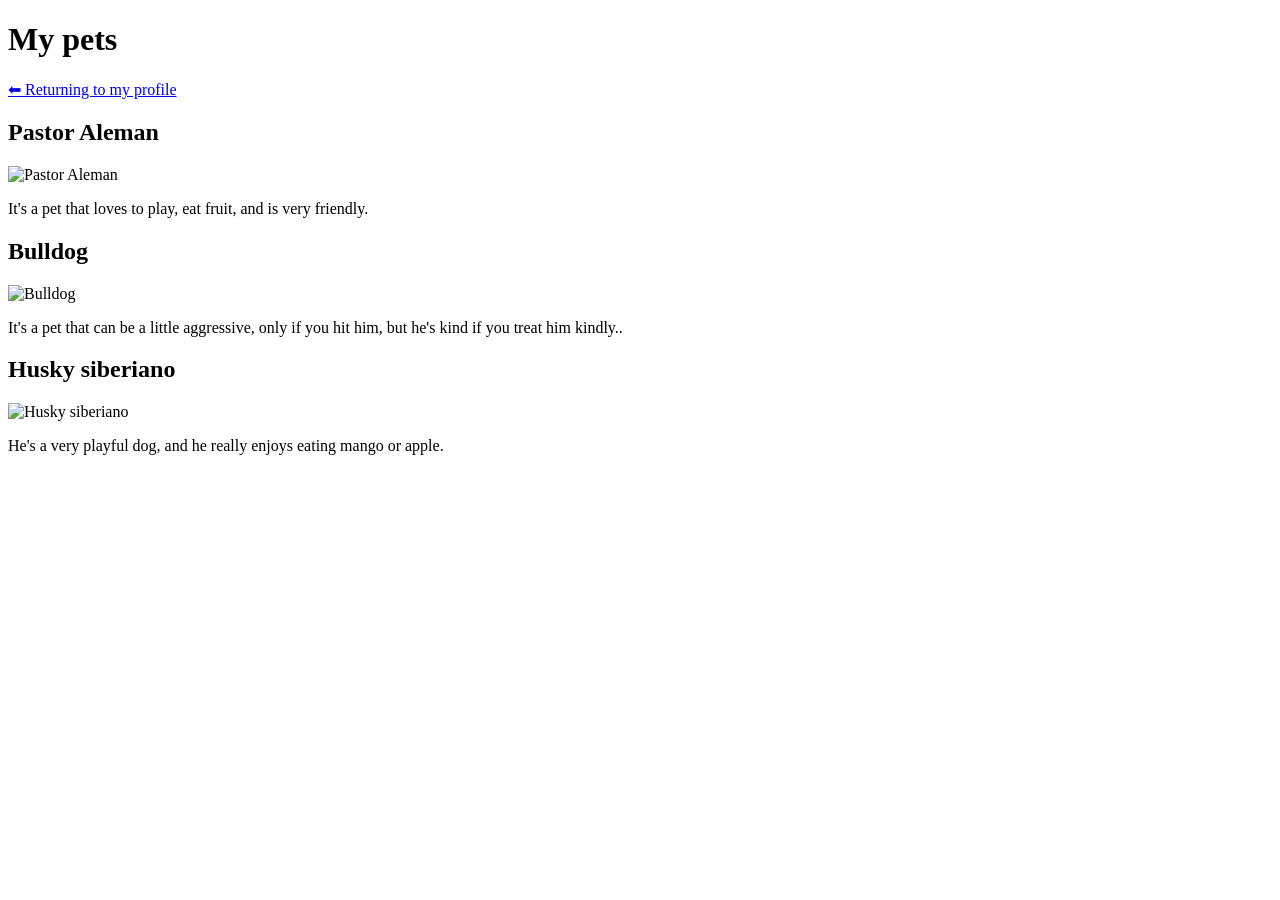
==== Mascotas.html @ f70bd407 "cambios en el codigo" ====
<!DOCTYPE html>
<html lang="en">
<head>
    <meta charset="UTF-8">
    <meta name="viewport" content="width=device-width, initial-scale=1.0">
    <title>Document</title>
</head>
<header>
        <h1>My pets</h1>
        <a href="index.html" target="_blank">⬅ Returning to my profile</a>
    </header>

    <section class="Dogs">
        <!-- Pet 1-->
        <article>
            <h2>Pastor Aleman </h2>
            <img src="https://encrypted-tbn0.gstatic.com/images?q=tbn:ANd9GcQESNikhR9zNAwmDY6JCRacgFz0nwJpyx_JJQ&s" alt="Pastor Aleman" width="300">
            <p>It's a pet that loves to play, eat fruit, and is very friendly.</p>
        </article>

        <!-- Pet 2 2 -->
        <article>
            <h2>Bulldog </h2>
            <img src="https://www.consumer.es/app/uploads/fly-images/443452/bulldog_frances1-1200x550-cc.jpg" alt="Bulldog" width="300">
            <p> It's a pet that can be a little aggressive, only if you hit him, but he's  kind if you treat him kindly..</p>
        </article>

        <!-- Pet  3 -->
        <article>
            <h2> Husky siberiano</h2>
            <img src="https://mascotas.com/storage/images/uploads/Upload_62b5fb4437c99_24062022.jpeg" alt="Husky siberiano" width="300">
            <p>He's a very playful dog, and he really enjoys eating mango or apple.</p>
        </article>
    </section>
</body>
</html></html>
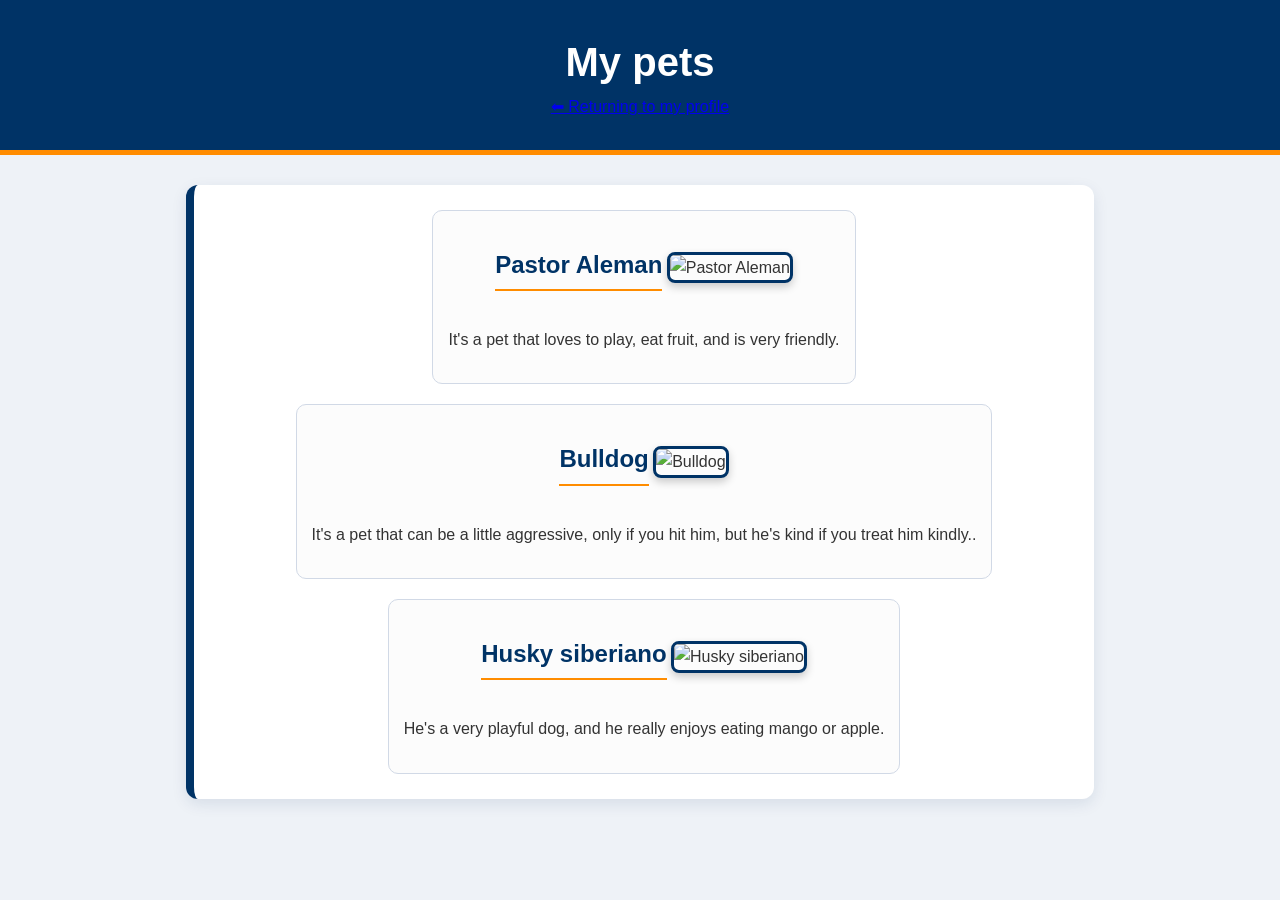
==== commit 6fdbcdba: "final update" ====
--- a/Mascotas.html
+++ b/Mascotas.html
@@ -4,6 +4,7 @@
     <meta charset="UTF-8">
     <meta name="viewport" content="width=device-width, initial-scale=1.0">
     <title>Document</title>
+    <link rel="stylesheet" href="styles.css">
 </head>
 <header>
         <h1>My pets</h1>
@@ -30,6 +31,7 @@
             <h2> Husky siberiano</h2>
             <img src="https://mascotas.com/storage/images/uploads/Upload_62b5fb4437c99_24062022.jpeg" alt="Husky siberiano" width="300">
             <p>He's a very playful dog, and he really enjoys eating mango or apple.</p>
+            
         </article>
     </section>
 </body>
--- a/styles.css
+++ b/styles.css
@@ -0,0 +1,132 @@
+
+/* 1. Estilos Generales */
+body {
+    font-family: 'Segoe UI', Tahoma, Geneva, Verdana, sans-serif;
+    line-height: 1.6;
+    color: #333;
+    background-color: #eef2f7; /* Un fondo grisáceo azulado muy claro */
+    margin: 0;
+    padding: 0;
+}
+
+/* 2. Encabezado y Navegación */
+header {
+    background-color: #003366; /* Azul Oscuro (Navy) */
+    color: white;
+    padding: 30px 0;
+    text-align: center;
+    border-bottom: 5px solid #ff8c00; /* Línea naranja en la base del header */
+}
+
+header h1 {
+    margin: 0;
+    font-size: 2.5em;
+    color: #ffffff;
+}
+
+nav ul {
+    list-style: none;
+    padding: 0;
+    display: flex;
+    justify-content: center;
+    gap: 25px;
+    margin-top: 15px;
+}
+
+nav a {
+    color: #ffcc80; /* Naranja claro para que resalte sobre el azul */
+    text-decoration: none;
+    font-weight: bold;
+    text-transform: uppercase;
+    font-size: 0.9em;
+    transition: 0.3s;
+}
+
+/* Efecto HOVER: Cambia de naranja claro a un naranja intenso */
+nav a:hover {
+    color: #ff8c00; 
+    text-decoration: underline;
+}
+
+/* 3. Secciones (Modelo de Caja) */
+section {
+    max-width: 850px;
+    margin: 30px auto;
+    background: white;
+    padding: 25px;
+    border-radius: 12px;
+    /* Sombra con un toque azulado */
+    box-shadow: 0 5px 15px rgba(0, 51, 102, 0.1); 
+    border-left: 8px solid #003366; /* Detalle lateral en azul */
+}
+
+h2 {
+    color: #003366; /* Títulos en azul */
+    border-bottom: 2px solid #ff8c00; /* Subrayado en naranja */
+    display: inline-block;
+    padding-bottom: 5px;
+}
+
+/* 4. Formulario de Contacto */
+form {
+    display: flex;
+    flex-direction: column;
+    gap: 15px;
+}
+
+input, textarea {
+    padding: 12px;
+    border: 1px solid #b0c4de; /* Borde azul acero claro */
+    border-radius: 6px;
+    outline: none;
+}
+
+input:focus, textarea:focus {
+    border: 2px solid #ff8c00; /* Resalta en naranja al escribir */
+}
+
+button {
+    background-color: #ff8c00; /* Botón naranja llamativo */
+    color: white;
+    border: none;
+    padding: 12px;
+    border-radius: 6px;
+    cursor: pointer;
+    font-weight: bold;
+    font-size: 1.1em;
+    transition: background 0.3s;
+}
+
+button:hover {
+    background-color: #e67e00; /* Naranja más oscuro al pasar el mouse */
+}
+
+/* 5. Galería de Mascotas */
+.Dogs {
+    display: flex;
+    flex-wrap: wrap;
+    justify-content: space-around;
+    gap: 20px;
+}
+
+article {
+    border: 1px solid #d1d9e6;
+    padding: 15px;
+    border-radius: 10px;
+    text-align: center;
+    background-color: #fcfcfc;
+}
+
+article img {
+    border-radius: 8px;
+    border: 3px solid #003366; /* Marco azul para las fotos */
+    box-shadow: 0 4px 8px rgba(0,0,0,0.2);
+    transition: 0.3s;
+}
+
+article img:hover {
+    transform: translateY(-5px); /* Pequeño salto hacia arriba */
+    border-color: #ff8c00; /* Cambia el marco a naranja */
+}
+
+
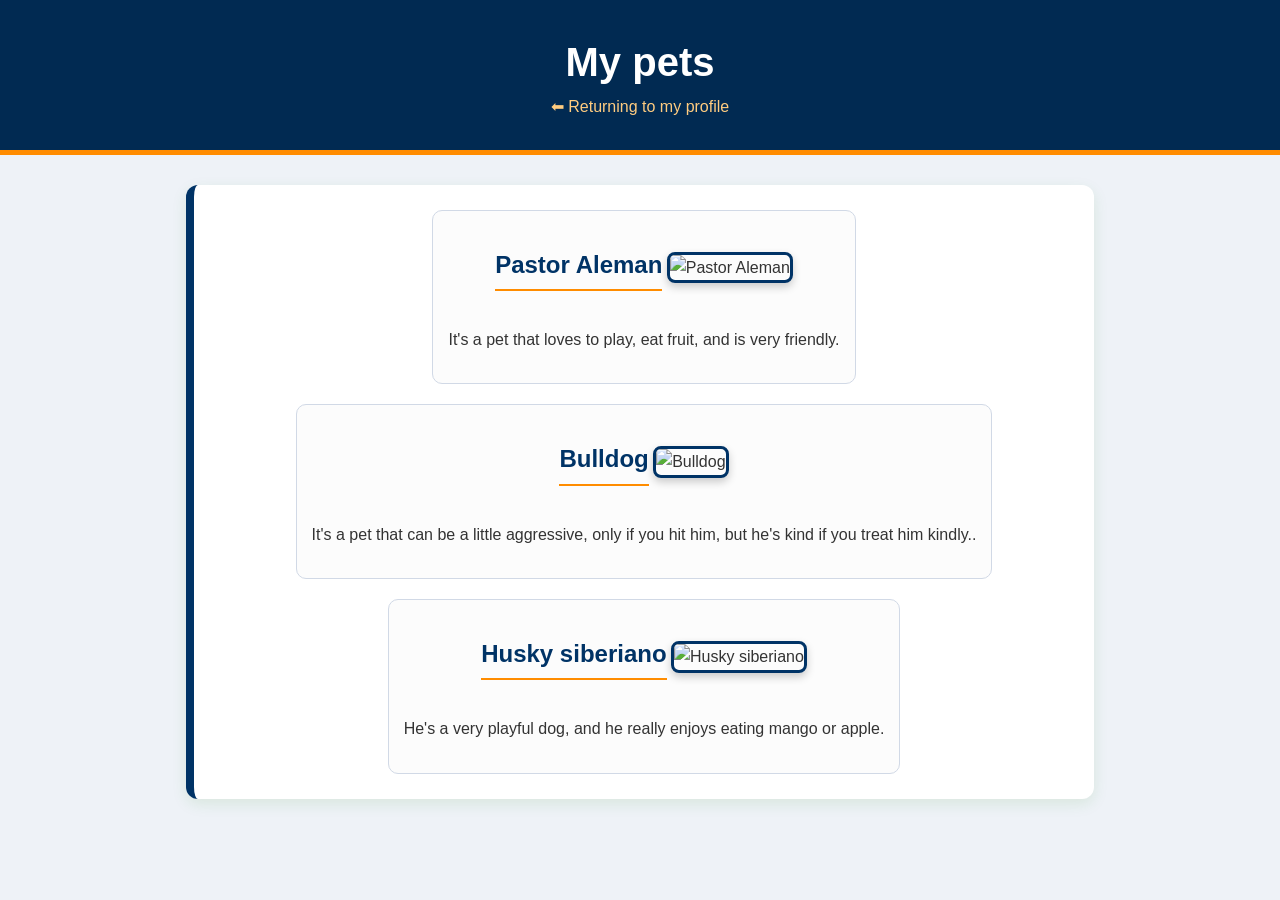
==== commit fbc38c32: "Last update code" ====
--- a/Mascotas.html
+++ b/Mascotas.html
@@ -33,6 +33,7 @@
             <p>He's a very playful dog, and he really enjoys eating mango or apple.</p>
             
         </article>
+
     </section>
 </body>
-</html></html>+</html>
--- a/styles.css
+++ b/styles.css
@@ -1,21 +1,18 @@
 
-/* 1. Estilos Generales */
 body {
     font-family: 'Segoe UI', Tahoma, Geneva, Verdana, sans-serif;
     line-height: 1.6;
     color: #333;
-    background-color: #eef2f7; /* Un fondo grisáceo azulado muy claro */
+    background-color: #eef2f7; 
     margin: 0;
     padding: 0;
 }
 
-/* 2. Encabezado y Navegación */
 header {
-    background-color: #003366; /* Azul Oscuro (Navy) */
-    color: white;
+    background-color: #012a52; 
     padding: 30px 0;
     text-align: center;
-    border-bottom: 5px solid #ff8c00; /* Línea naranja en la base del header */
+    border-bottom: 5px solid #ff8c00; 
 }
 
 header h1 {
@@ -34,7 +31,7 @@
 }
 
 nav a {
-    color: #ffcc80; /* Naranja claro para que resalte sobre el azul */
+    color: #ffcc80; 
     text-decoration: none;
     font-weight: bold;
     text-transform: uppercase;
@@ -42,32 +39,33 @@
     transition: 0.3s;
 }
 
-/* Efecto HOVER: Cambia de naranja claro a un naranja intenso */
+a{ 
+    color:  #ffcc80; 
+    text-decoration: none; 
+}
+
 nav a:hover {
     color: #ff8c00; 
     text-decoration: underline;
 }
 
-/* 3. Secciones (Modelo de Caja) */
 section {
     max-width: 850px;
     margin: 30px auto;
     background: white;
     padding: 25px;
     border-radius: 12px;
-    /* Sombra con un toque azulado */
-    box-shadow: 0 5px 15px rgba(0, 51, 102, 0.1); 
-    border-left: 8px solid #003366; /* Detalle lateral en azul */
+    box-shadow: 0 5px 15px rgba(29, 134, 8, 0.1); 
+    border-left: 8px solid #003366; 
 }
 
 h2 {
-    color: #003366; /* Títulos en azul */
-    border-bottom: 2px solid #ff8c00; /* Subrayado en naranja */
+    color: #003366; 
+    border-bottom: 2px solid #ff8c00; 
     display: inline-block;
     padding-bottom: 5px;
 }
 
-/* 4. Formulario de Contacto */
 form {
     display: flex;
     flex-direction: column;
@@ -76,17 +74,17 @@
 
 input, textarea {
     padding: 12px;
-    border: 1px solid #b0c4de; /* Borde azul acero claro */
+    border: 1px solid #b0c4de; 
     border-radius: 6px;
     outline: none;
 }
 
 input:focus, textarea:focus {
-    border: 2px solid #ff8c00; /* Resalta en naranja al escribir */
+    border: 2px solid #ff8c00; 
 }
 
 button {
-    background-color: #ff8c00; /* Botón naranja llamativo */
+    background-color: #ff8c00; 
     color: white;
     border: none;
     padding: 12px;
@@ -98,10 +96,9 @@
 }
 
 button:hover {
-    background-color: #e67e00; /* Naranja más oscuro al pasar el mouse */
+    background-color: #e67e00;
 }
 
-/* 5. Galería de Mascotas */
 .Dogs {
     display: flex;
     flex-wrap: wrap;
@@ -119,14 +116,14 @@
 
 article img {
     border-radius: 8px;
-    border: 3px solid #003366; /* Marco azul para las fotos */
+    border: 3px solid #003366;
     box-shadow: 0 4px 8px rgba(0,0,0,0.2);
     transition: 0.3s;
 }
 
 article img:hover {
-    transform: translateY(-5px); /* Pequeño salto hacia arriba */
-    border-color: #ff8c00; /* Cambia el marco a naranja */
+    transform: translateY(-5px); 
+    border-color: #ff8c00; 
 }
 
 
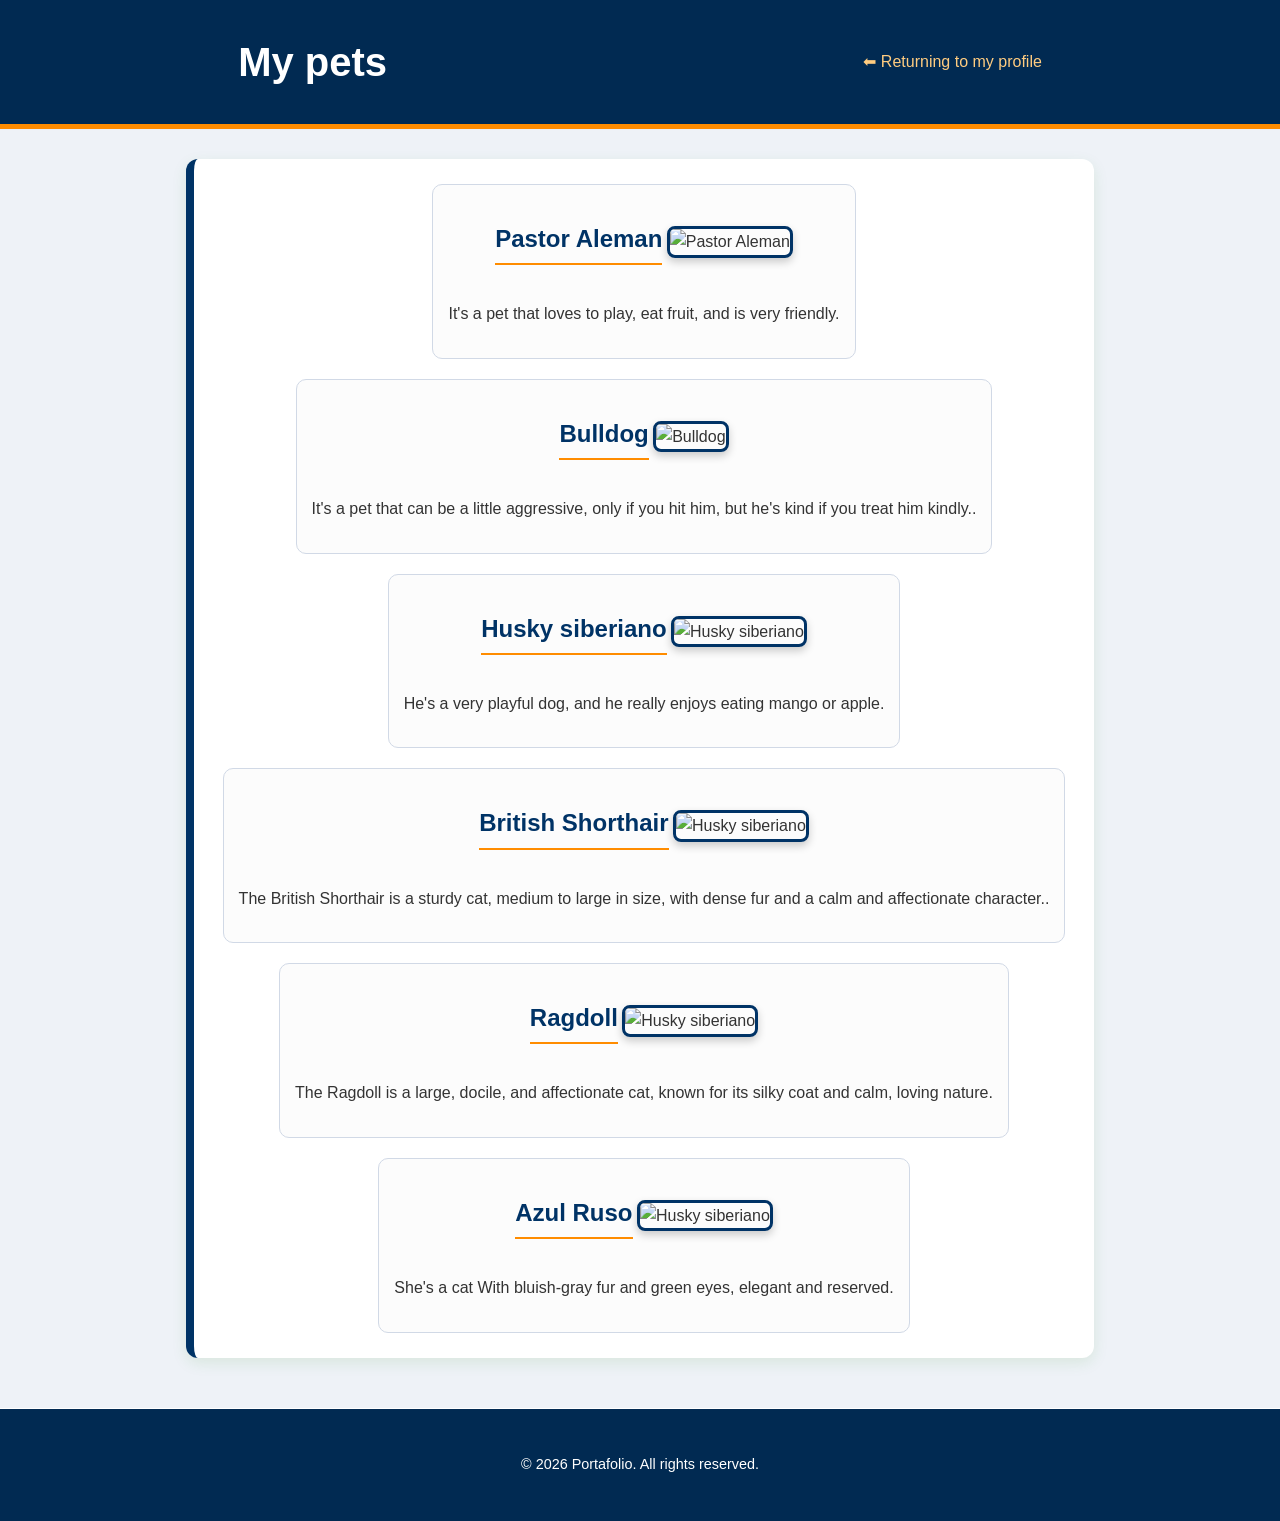
==== commit 6d830115: "new update" ====
--- a/Mascotas.html
+++ b/Mascotas.html
@@ -8,7 +8,7 @@
 </head>
 <header>
         <h1>My pets</h1>
-        <a href="index.html" target="_blank">⬅ Returning to my profile</a>
+        <a href="index.html">⬅ Returning to my profile</a>
     </header>
 
     <section class="Dogs">
@@ -19,7 +19,7 @@
             <p>It's a pet that loves to play, eat fruit, and is very friendly.</p>
         </article>
 
-        <!-- Pet 2 2 -->
+        <!-- Pet 2  -->
         <article>
             <h2>Bulldog </h2>
             <img src="https://www.consumer.es/app/uploads/fly-images/443452/bulldog_frances1-1200x550-cc.jpg" alt="Bulldog" width="300">
@@ -34,6 +34,34 @@
             
         </article>
 
+        <!-- Pet  4 -->
+        <article>
+            <h2> British Shorthair</h2>
+            <img src="https://tse3.mm.bing.net/th/id/OIP.OyQNXFPdhQKRpf_McXItTAHaE8?rs=1&pid=ImgDetMain&o=7&rm=3" alt="Husky siberiano" width="300">
+            <p> The British Shorthair is a sturdy cat, medium to large in size, with dense fur and a calm and affectionate character..</p>
+            
+        </article>
+
+            <!-- Pet 5 -->
+        <article>
+            <h2> Ragdoll</h2>
+            <img src="https://petsure.com.au/wp-content/uploads/2020/06/RagdollCat-WebsiteImage-220620-scaled.jpg" alt="Husky siberiano" width="300">
+            <p> The Ragdoll is a large, docile, and affectionate cat, known for its silky coat and calm, loving nature.</p>
+            
+        </article>
+
+        <!-- Pet  6 -->
+        <article>
+            <h2> Azul Ruso</h2>
+            <img src="https://tse1.mm.bing.net/th/id/OIP.KlluygFj9keBLlArb6ac7AHaFc?rs=1&pid=ImgDetMain&o=7&rm=3" alt="Husky siberiano" width="300">
+            <p> She's a cat With bluish-gray fur and green eyes, elegant and reserved.</p>
+            
+        </article>
+
     </section>
+
+    <footer class="site-footer">
+            <p>© 2026 Portafolio. All rights reserved.</p>
+    </footer>
 </body>
 </html>
--- a/styles.css
+++ b/styles.css
@@ -13,6 +13,9 @@
     padding: 30px 0;
     text-align: center;
     border-bottom: 5px solid #ff8c00; 
+    display: flex;
+    align-items: center;
+    justify-content: space-around;
 }
 
 header h1 {
@@ -28,6 +31,7 @@
     justify-content: center;
     gap: 25px;
     margin-top: 15px;
+    align-items: center;
 }
 
 nav a {
@@ -37,6 +41,7 @@
     text-transform: uppercase;
     font-size: 0.9em;
     transition: 0.3s;
+    align-items: center;
 }
 
 a{ 
@@ -90,7 +95,6 @@
     padding: 12px;
     border-radius: 6px;
     cursor: pointer;
-    font-weight: bold;
     font-size: 1.1em;
     transition: background 0.3s;
 }
@@ -127,3 +131,12 @@
 }
 
 
+.site-footer {
+    background-color: #012a52; 
+    border-top: 1px solid;
+    text-align: center;
+    padding: 30px 20px;
+    margin-top: 50px;
+    font-size: 0.9rem;
+    color: white
+}
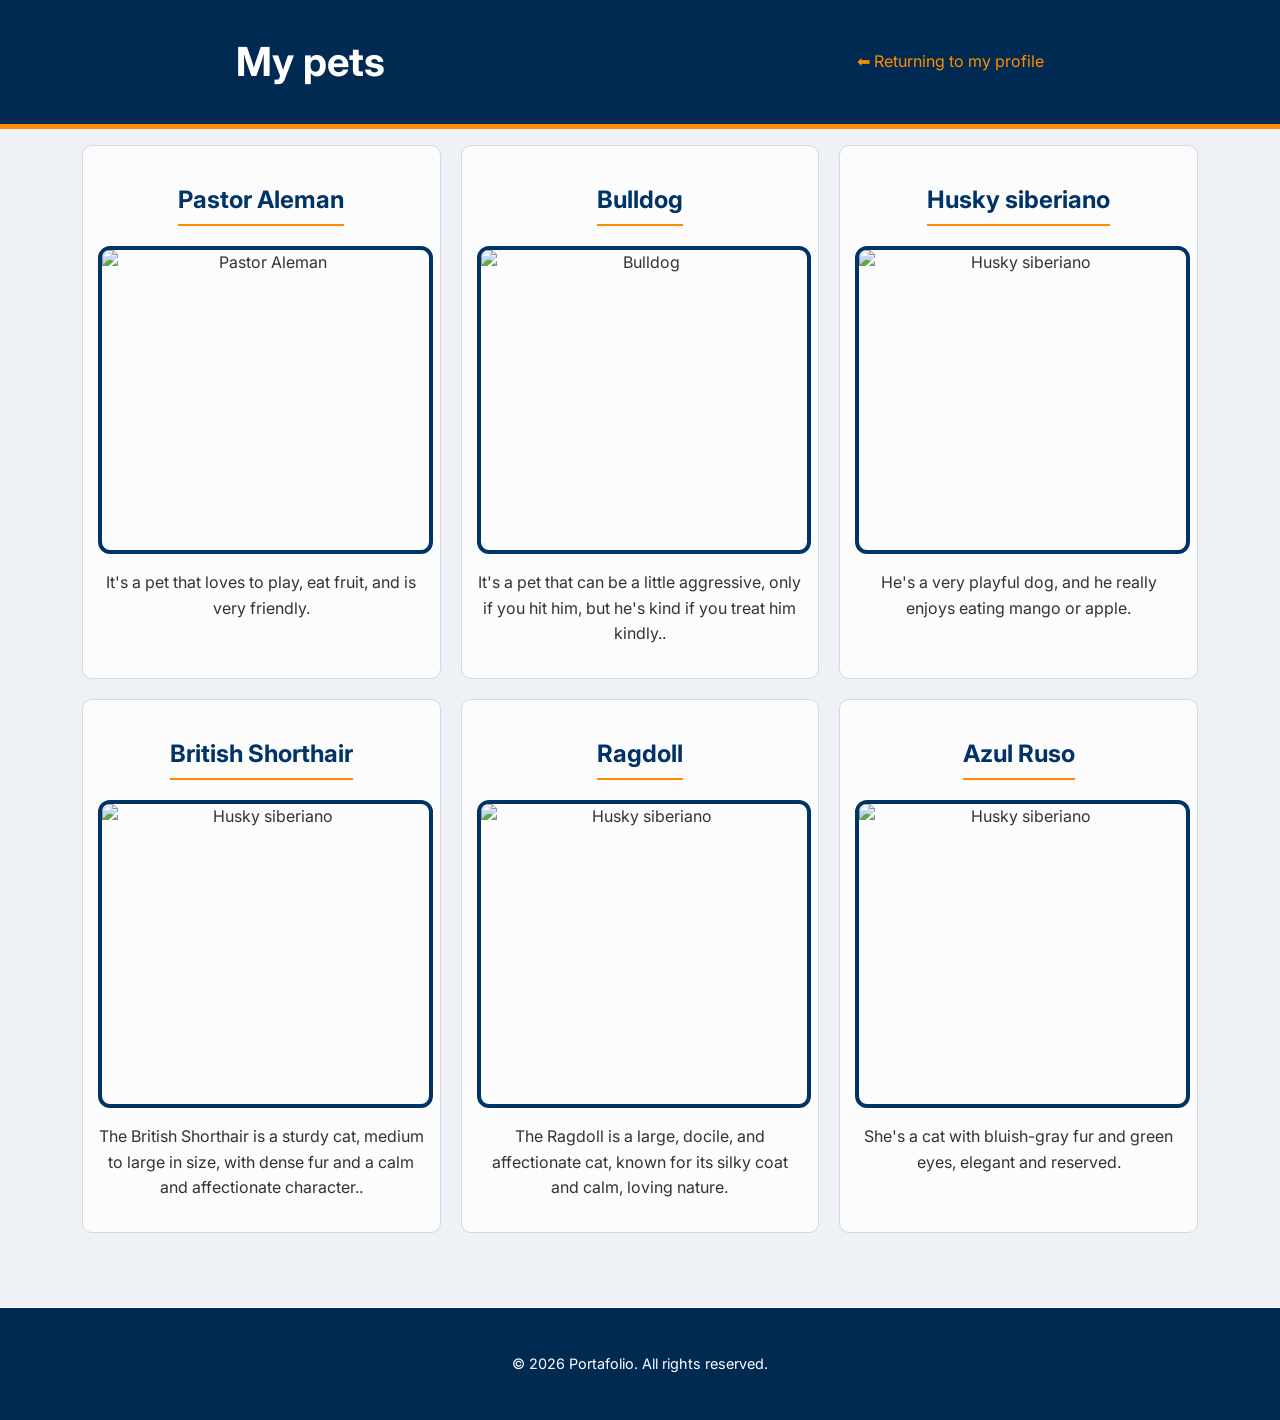
==== commit 8218d44b: "Index file udpdate" ====
--- a/Mascotas.html
+++ b/Mascotas.html
@@ -5,60 +5,61 @@
     <meta name="viewport" content="width=device-width, initial-scale=1.0">
     <title>Document</title>
     <link rel="stylesheet" href="styles.css">
+    <link rel="preconnect" href="https://fonts.googleapis.com">
+    <link rel="preconnect" href="https://fonts.gstatic.com" crossorigin>
+    <link href="https://fonts.googleapis.com/css2?family=Inter:ital,opsz,wght@0,14..32,100..900;1,14..32,100..900&family=Montserrat:ital,wght@0,100..900;1,100..900&display=swap" rel="stylesheet">
 </head>
 <header>
         <h1>My pets</h1>
-        <a href="index.html">⬅ Returning to my profile</a>
+        <a href="index.html" class="link">⬅ Returning to my profile</a>
     </header>
 
-    <section class="Dogs">
+    <div class="Dogs">
+        <div class="pets"> 
         <!-- Pet 1-->
-        <article>
-            <h2>Pastor Aleman </h2>
-            <img src="https://encrypted-tbn0.gstatic.com/images?q=tbn:ANd9GcQESNikhR9zNAwmDY6JCRacgFz0nwJpyx_JJQ&s" alt="Pastor Aleman" width="300">
-            <p>It's a pet that loves to play, eat fruit, and is very friendly.</p>
-        </article>
+            <article> 
+                <h2>Pastor Aleman </h2>
+                <img src="https://images.unsplash.com/photo-1649923625148-1e13d9431053?q=80&w=387&auto=format&fit=crop&ixlib=rb-4.1.0&ixid=M3wxMjA3fDB8MHxwaG90by1wYWdlfHx8fGVufDB8fHx8fA%3D%3D" alt="Pastor Aleman" >
+             <p>It's a pet that loves to play, eat fruit, and is very friendly.</p>
+            </article>
 
         <!-- Pet 2  -->
-        <article>
-            <h2>Bulldog </h2>
-            <img src="https://www.consumer.es/app/uploads/fly-images/443452/bulldog_frances1-1200x550-cc.jpg" alt="Bulldog" width="300">
-            <p> It's a pet that can be a little aggressive, only if you hit him, but he's  kind if you treat him kindly..</p>
-        </article>
+            <article>
+                <h2>Bulldog </h2>
+                <img src="https://plus.unsplash.com/premium_photo-1661962699932-1948aa1dde16?q=80&w=869&auto=format&fit=crop&ixlib=rb-4.1.0&ixid=M3wxMjA3fDB8MHxwaG90by1wYWdlfHx8fGVufDB8fHx8fA%3D%3D" alt="Bulldog">
+                <p> It's a pet that can be a little aggressive, only if you hit him, but he's  kind if you treat him kindly..</p>
+                </article>
 
-        <!-- Pet  3 -->
-        <article>
-            <h2> Husky siberiano</h2>
-            <img src="https://mascotas.com/storage/images/uploads/Upload_62b5fb4437c99_24062022.jpeg" alt="Husky siberiano" width="300">
-            <p>He's a very playful dog, and he really enjoys eating mango or apple.</p>
+            <!-- Pet  3 -->
+            <article>
+                <h2> Husky siberiano</h2>
+                <img src="https://mascotas.com/storage/images/uploads/Upload_62b5fb4437c99_24062022.jpeg" alt="Husky siberiano" >
+                <p>He's a very playful dog, and he really enjoys eating mango or apple.</p>
             
-        </article>
+            </article>
 
-        <!-- Pet  4 -->
-        <article>
-            <h2> British Shorthair</h2>
-            <img src="https://tse3.mm.bing.net/th/id/OIP.OyQNXFPdhQKRpf_McXItTAHaE8?rs=1&pid=ImgDetMain&o=7&rm=3" alt="Husky siberiano" width="300">
-            <p> The British Shorthair is a sturdy cat, medium to large in size, with dense fur and a calm and affectionate character..</p>
-            
-        </article>
+            <!-- Pet  4 -->
+            <article>
+                <h2> British Shorthair</h2>
+                <img src="https://tse3.mm.bing.net/th/id/OIP.OyQNXFPdhQKRpf_McXItTAHaE8?rs=1&pid=ImgDetMain&o=7&rm=3" alt="Husky siberiano" >
+                <p> The British Shorthair is a sturdy cat, medium to large in size, with dense fur and a calm and affectionate character..</p>
+            </article>
 
             <!-- Pet 5 -->
-        <article>
-            <h2> Ragdoll</h2>
-            <img src="https://petsure.com.au/wp-content/uploads/2020/06/RagdollCat-WebsiteImage-220620-scaled.jpg" alt="Husky siberiano" width="300">
-            <p> The Ragdoll is a large, docile, and affectionate cat, known for its silky coat and calm, loving nature.</p>
-            
-        </article>
+            <article>
+                <h2> Ragdoll</h2>
+                <img src="https://petsure.com.au/wp-content/uploads/2020/06/RagdollCat-WebsiteImage-220620-scaled.jpg" alt="Husky siberiano" >
+                <p> The Ragdoll is a large, docile, and affectionate cat, known for its silky coat and calm, loving nature.</p>
+                </article>
 
-        <!-- Pet  6 -->
-        <article>
-            <h2> Azul Ruso</h2>
-            <img src="https://tse1.mm.bing.net/th/id/OIP.KlluygFj9keBLlArb6ac7AHaFc?rs=1&pid=ImgDetMain&o=7&rm=3" alt="Husky siberiano" width="300">
-            <p> She's a cat With bluish-gray fur and green eyes, elegant and reserved.</p>
-            
-        </article>
-
-    </section>
+                <!-- Pet  6 -->
+            <article>
+                <h2> Azul Ruso</h2>
+                <img src="https://tse1.mm.bing.net/th/id/OIP.KlluygFj9keBLlArb6ac7AHaFc?rs=1&pid=ImgDetMain&o=7&rm=3" alt="Husky siberiano" >
+                <p> She's a cat with bluish-gray fur and green eyes, elegant and reserved.</p>
+            </article>
+        </div>
+    </div>
 
     <footer class="site-footer">
             <p>© 2026 Portafolio. All rights reserved.</p>
--- a/styles.css
+++ b/styles.css
@@ -1,6 +1,14 @@
+
+.inter {
+  font-family: "Inter", sans-serif;
+  font-optical-sizing: auto;
+  font-weight: 20px;
+  font-style: normal;
+}
+
 
 body {
-    font-family: 'Segoe UI', Tahoma, Geneva, Verdana, sans-serif;
+    font-family: "Inter", sans-serif;
     line-height: 1.6;
     color: #333;
     background-color: #eef2f7; 
@@ -14,7 +22,6 @@
     text-align: center;
     border-bottom: 5px solid #ff8c00; 
     display: flex;
-    align-items: center;
     justify-content: space-around;
 }
 
@@ -42,10 +49,11 @@
     font-size: 0.9em;
     transition: 0.3s;
     align-items: center;
+    display: inline-block;
 }
 
 a{ 
-    color:  #ffcc80; 
+    color:  #ff8c00;  
     text-decoration: none; 
 }
 
@@ -62,6 +70,9 @@
     border-radius: 12px;
     box-shadow: 0 5px 15px rgba(29, 134, 8, 0.1); 
     border-left: 8px solid #003366; 
+    display: grid;
+    grid-template-columns: auto;
+    gap: 20px;
 }
 
 h2 {
@@ -105,10 +116,16 @@
 
 .Dogs {
     display: flex;
-    flex-wrap: wrap;
-    justify-content: space-around;
-    gap: 20px;
+    justify-content: center;
+    padding: 20px;
 }
+
+.Dogs  :hover{
+    cursor: pointer;
+    transition: 0.3 ease ease-in;
+
+}
+
 
 article {
     border: 1px solid #d1d9e6;
@@ -119,16 +136,27 @@
 }
 
 article img {
-    border-radius: 8px;
-    border: 3px solid #003366;
-    box-shadow: 0 4px 8px rgba(0,0,0,0.2);
-    transition: 0.3s;
+    max-width: 100%; 
+    width: 100%;
+    height: 300px;
+    aspect-ratio: 1/ 1;
+    border-radius: 12px;
+    object-fit: cover;
+    object-position: center;
+    border: 4px solid #003366;
+    transition:all 0.3s ease-in-out;
+    display: block;
 }
 
+
+
 article img:hover {
-    transform: translateY(-5px); 
+    transform: translateY(-8px) scale(1.03); 
     border-color: #ff8c00; 
+    box-shadow: 0 12px 25px rgba(1, 42, 82, 0.3); /* Sombra más grande y profunda (con color azul oscuro). */
+    cursor: pointer;
 }
+
 
 
 .site-footer {
@@ -140,3 +168,31 @@
     font-size: 0.9rem;
     color: white
 }
+
+
+.link{
+    display: flex;
+    align-items: center;
+
+}
+
+.pets {
+    display: grid;
+    grid-template-columns: repeat(3, 1fr); 
+    gap: 20px; 
+    width: 90%; 
+    max-width: 1200px; 
+    margin: 0 auto; 
+    transform: translateY(-4px);
+
+}
+
+.site-footer :hover {
+    text-decoration: underline;
+}
+
+@media (max-width: 768px) {
+    .pets {
+        grid-template-columns: 1fr; 
+    }
+}
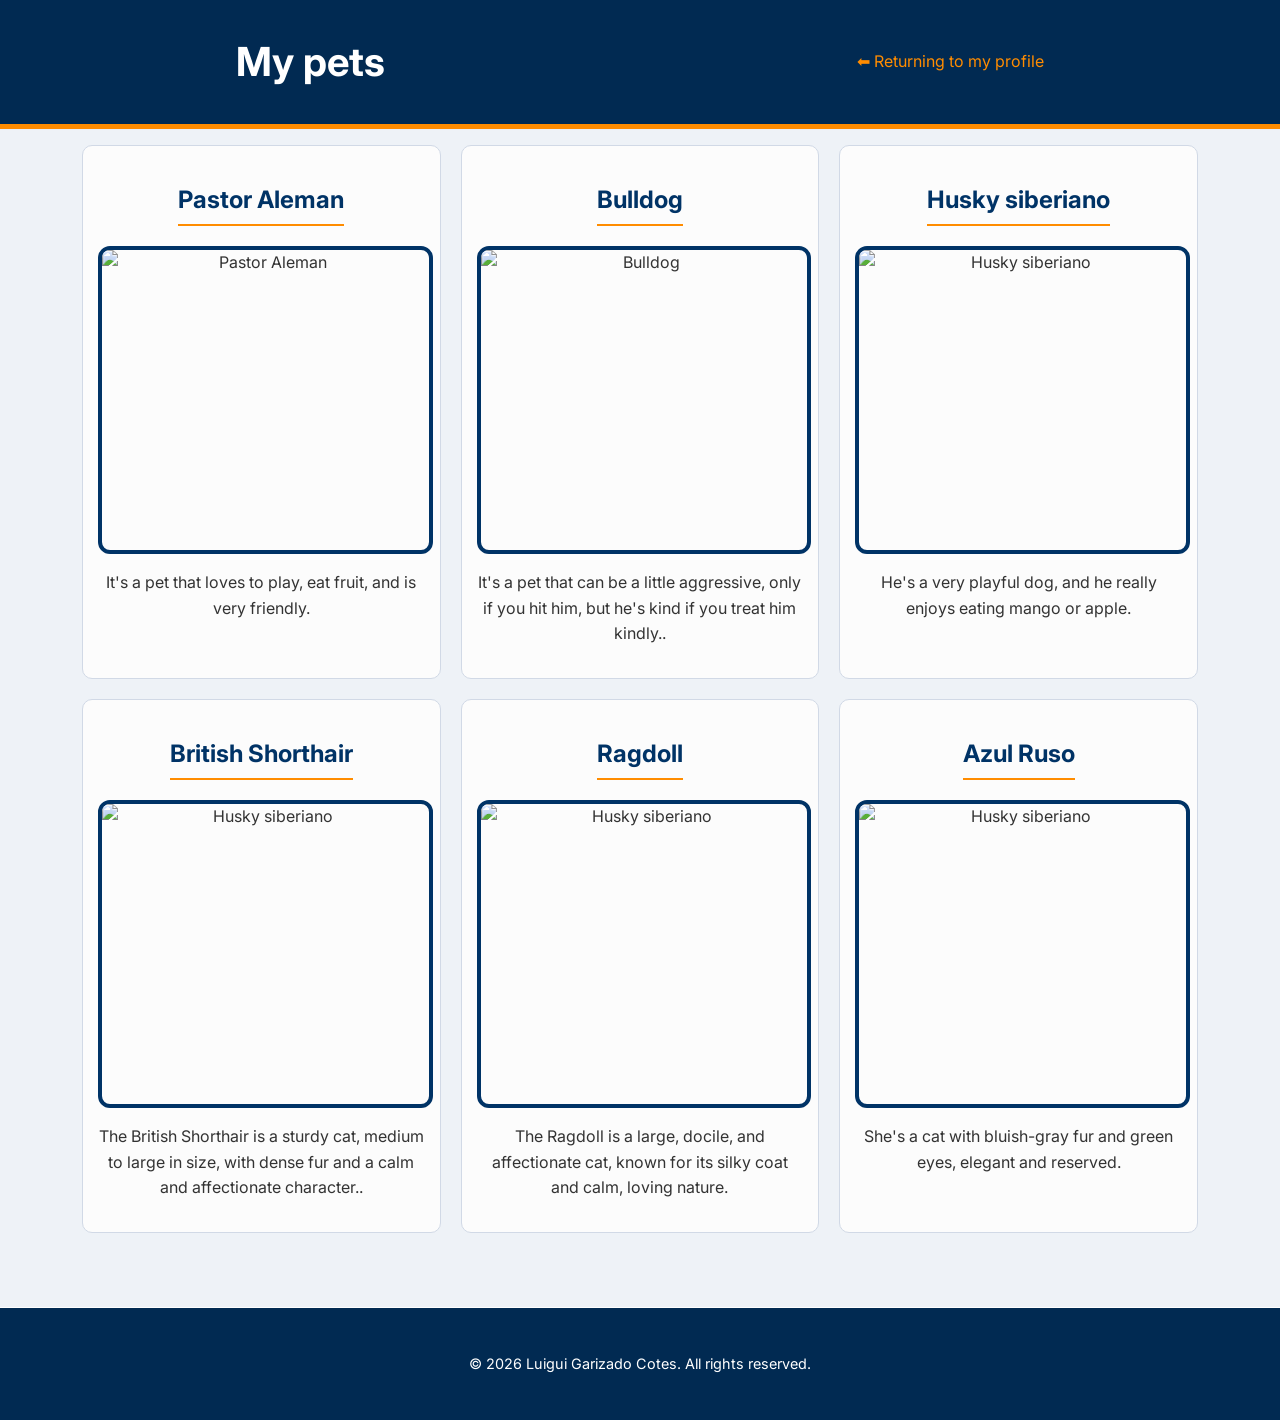
==== commit cf1e5e6b: "update files" ====
--- a/Mascotas.html
+++ b/Mascotas.html
@@ -9,7 +9,8 @@
     <link rel="preconnect" href="https://fonts.gstatic.com" crossorigin>
     <link href="https://fonts.googleapis.com/css2?family=Inter:ital,opsz,wght@0,14..32,100..900;1,14..32,100..900&family=Montserrat:ital,wght@0,100..900;1,100..900&display=swap" rel="stylesheet">
 </head>
-<header>
+<body>
+        <header>
         <h1>My pets</h1>
         <a href="index.html" class="link">⬅ Returning to my profile</a>
     </header>
@@ -20,7 +21,7 @@
             <article> 
                 <h2>Pastor Aleman </h2>
                 <img src="https://images.unsplash.com/photo-1649923625148-1e13d9431053?q=80&w=387&auto=format&fit=crop&ixlib=rb-4.1.0&ixid=M3wxMjA3fDB8MHxwaG90by1wYWdlfHx8fGVufDB8fHx8fA%3D%3D" alt="Pastor Aleman" >
-             <p>It's a pet that loves to play, eat fruit, and is very friendly.</p>
+                <p>It's a pet that loves to play, eat fruit, and is very friendly.</p>
             </article>
 
         <!-- Pet 2  -->
@@ -61,8 +62,8 @@
         </div>
     </div>
 
-    <footer class="site-footer">
-            <p>© 2026 Portafolio. All rights reserved.</p>
+    <footer class="footer">
+            <p>© 2026 Luigui Garizado Cotes. All rights reserved.</p>
     </footer>
 </body>
 </html>
--- a/styles.css
+++ b/styles.css
@@ -1,34 +1,54 @@
+
+:root {
+    --primary-blue: #012a52;
+    --secondary-blue: #003366;
+    --accent-orange: #ff8c00;
+    --light-orange: #ffcc80;
+    --hover-orange: #e67e00;
+    --bg-body: #eef2f7;
+    --bg-card: #ffffff;
+    --bg-article: #fcfcfc;
+    --text-dark: #333333;
+    --text-light: #ffffff;
+    --border-light: #b0c4de;
+    --border-article: #d1d9e6;
+
+    /* Typography */
+    --font-main: "Inter", sans-serif;
+}
 
 .inter {
-  font-family: "Inter", sans-serif;
-  font-optical-sizing: auto;
-  font-weight: 20px;
-  font-style: normal;
-}
-
+    font-family: var(--font-main);
+    font-optical-sizing: auto;
+    font-weight: 20px; 
+    font-style: normal;
+}
 
 body {
-    font-family: "Inter", sans-serif;
+    font-family: var(--font-main);
     line-height: 1.6;
-    color: #333;
-    background-color: #eef2f7; 
+    color: var(--text-dark);
+    background-color: var(--bg-body); 
     margin: 0;
     padding: 0;
 }
 
 header {
-    background-color: #012a52; 
+    background-color: var(--primary-blue); 
     padding: 30px 0;
     text-align: center;
-    border-bottom: 5px solid #ff8c00; 
+    border-bottom: 5px solid var(--accent-orange); 
     display: flex;
     justify-content: space-around;
+    position: sticky;
+    top: 0;
+    z-index: 1000;
 }
 
 header h1 {
     margin: 0;
     font-size: 2.5em;
-    color: #ffffff;
+    color: var(--text-light);
 }
 
 nav ul {
@@ -42,7 +62,7 @@
 }
 
 nav a {
-    color: #ffcc80; 
+    color: var(--light-orange); 
     text-decoration: none;
     font-weight: bold;
     text-transform: uppercase;
@@ -52,32 +72,32 @@
     display: inline-block;
 }
 
-a{ 
-    color:  #ff8c00;  
+a { 
+    color: var(--accent-orange);  
     text-decoration: none; 
 }
 
 nav a:hover {
-    color: #ff8c00; 
+    color: var(--accent-orange); 
     text-decoration: underline;
 }
 
 section {
     max-width: 850px;
     margin: 30px auto;
-    background: white;
+    background: var(--bg-card);
     padding: 25px;
     border-radius: 12px;
     box-shadow: 0 5px 15px rgba(29, 134, 8, 0.1); 
-    border-left: 8px solid #003366; 
+    border-left: 8px solid var(--secondary-blue); 
     display: grid;
     grid-template-columns: auto;
     gap: 20px;
 }
 
 h2 {
-    color: #003366; 
-    border-bottom: 2px solid #ff8c00; 
+    color: var(--secondary-blue); 
+    border-bottom: 2px solid var(--accent-orange); 
     display: inline-block;
     padding-bottom: 5px;
 }
@@ -90,18 +110,18 @@
 
 input, textarea {
     padding: 12px;
-    border: 1px solid #b0c4de; 
+    border: 1px solid var(--border-light); 
     border-radius: 6px;
     outline: none;
 }
 
 input:focus, textarea:focus {
-    border: 2px solid #ff8c00; 
+    border: 2px solid var(--accent-orange); 
 }
 
 button {
-    background-color: #ff8c00; 
-    color: white;
+    background-color: var(--accent-orange); 
+    color: var(--text-light);
     border: none;
     padding: 12px;
     border-radius: 6px;
@@ -111,7 +131,7 @@
 }
 
 button:hover {
-    background-color: #e67e00;
+    background-color: var(--hover-orange);
 }
 
 .Dogs {
@@ -120,19 +140,17 @@
     padding: 20px;
 }
 
-.Dogs  :hover{
+.Dogs :hover {
     cursor: pointer;
-    transition: 0.3 ease ease-in;
-
-}
-
+    transition: 0.3s ease-in;
+}
 
 article {
-    border: 1px solid #d1d9e6;
+    border: 1px solid var(--border-article);
     padding: 15px;
     border-radius: 10px;
     text-align: center;
-    background-color: #fcfcfc;
+    background-color: var(--bg-article);
 }
 
 article img {
@@ -143,37 +161,31 @@
     border-radius: 12px;
     object-fit: cover;
     object-position: center;
-    border: 4px solid #003366;
-    transition:all 0.3s ease-in-out;
+    border: 4px solid var(--secondary-blue);
+    transition: all 0.3s ease-in-out;
     display: block;
 }
-
-
 
 article img:hover {
     transform: translateY(-8px) scale(1.03); 
-    border-color: #ff8c00; 
-    box-shadow: 0 12px 25px rgba(1, 42, 82, 0.3); /* Sombra más grande y profunda (con color azul oscuro). */
+    border-color: var(--accent-orange); 
+    box-shadow: 0 12px 25px rgba(1, 42, 82, 0.3); 
     cursor: pointer;
 }
 
-
-
-.site-footer {
-    background-color: #012a52; 
+.footer {
+    background-color: var(--primary-blue); 
     border-top: 1px solid;
     text-align: center;
     padding: 30px 20px;
     margin-top: 50px;
     font-size: 0.9rem;
-    color: white
-}
-
-
-.link{
+    color: var(--text-light);
+}
+
+.link {
     display: flex;
     align-items: center;
-
 }
 
 .pets {
@@ -184,15 +196,89 @@
     max-width: 1200px; 
     margin: 0 auto; 
     transform: translateY(-4px);
-
-}
-
-.site-footer :hover {
+}
+
+.footer :hover {
     text-decoration: underline;
 }
 
-@media (max-width: 768px) {
+#Projects ul {
+    display: grid;
+    grid-template-columns: repeat(2, 1fr);
+    gap: 6px;
+    margin-top: -6px;
+}
+
+/* =============================================
+   MOBILE: screens 600px or less
+   Everything stacks in a single column here
+   ============================================= */
+@media (max-width: 600px) {
+
+    /* Header stacks vertically */
+    header {
+        flex-direction: column;  /* title on top, menu below */
+        padding: 15px 10px;
+    }
+
+    header h1 {
+        font-size: 1.5rem;  
+    }
+
+    /* Navigation menu changes to column (stacks) */
+    nav ul {
+        flex-direction: column;  /* vertical instead of horizontal row */
+        gap: 10px;
+        margin-top: 10px;
+        align-items: center;
+    }
+
+    section {
+        margin: 15px 10px;
+        padding: 15px;
+    }
+
+    #Projects ul {
+        grid-template-columns: 1fr;  
+    }
+
+    /* Gallery is reduced to 2 columns */
     .pets {
-        grid-template-columns: 1fr; 
+        grid-template-columns: repeat(2, 1fr);  
+        width: 100%;
+    }
+}
+
+/* =============================================
+   TABLET: between 601px and 1024px
+   Medium-sized screens 
+   ============================================= */
+@media (min-width: 601px) and (max-width: 1024px) {
+
+    /* Projects are organized in 2 columns */
+    #Projects ul {
+        grid-template-columns: repeat(2, 1fr);
+    }
+
+    /* Gallery has 3 columns */
+    .pets {
+        grid-template-columns: repeat(3, 1fr);
+    }
+}
+
+/* =============================================
+   DESKTOP: screens larger than 1024px
+   Full layout is maintained here
+   ============================================= */
+@media (min-width: 1025px) {
+
+    /* Gallery with 3 columns */
+    .pets {
+        grid-template-columns: repeat(3, 1fr);
+    }
+
+    /* Projects with 2 columns */
+    #Projects ul {
+        grid-template-columns: repeat(2, 1fr);
     }
 }
